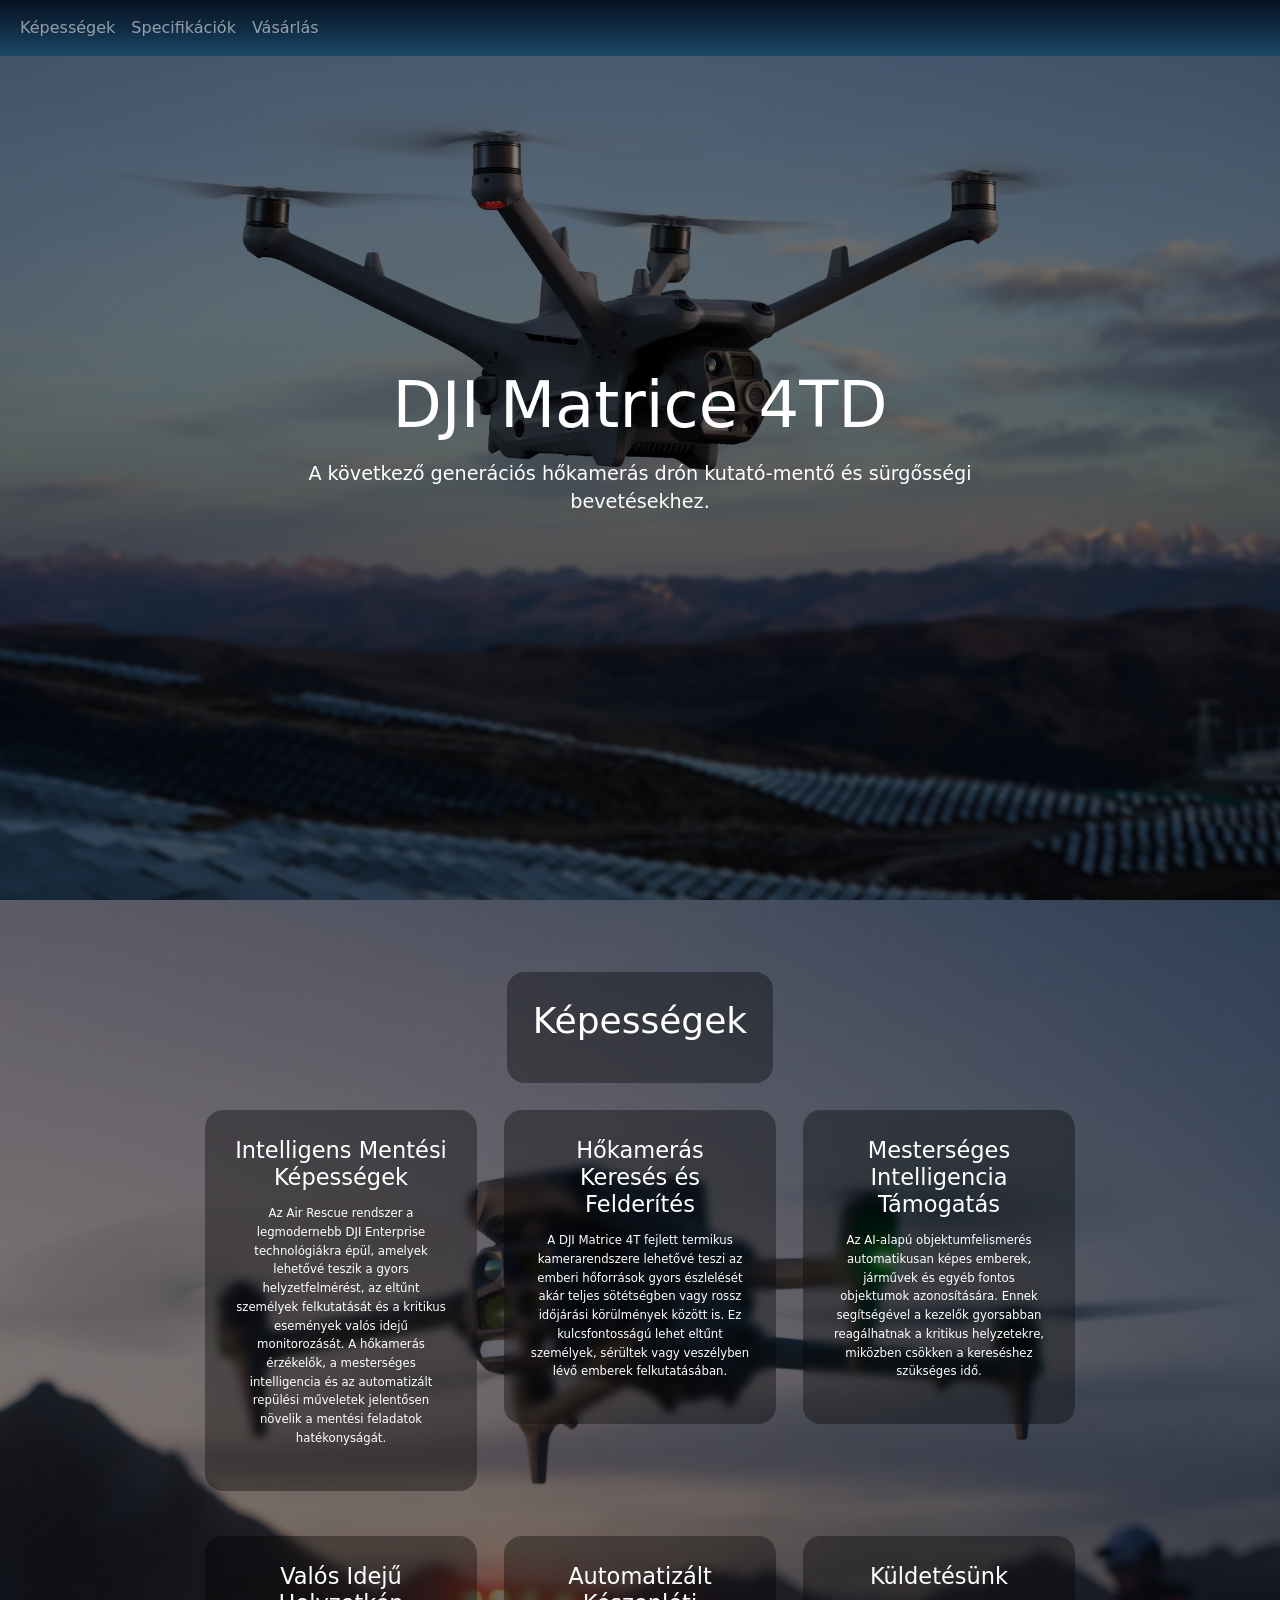
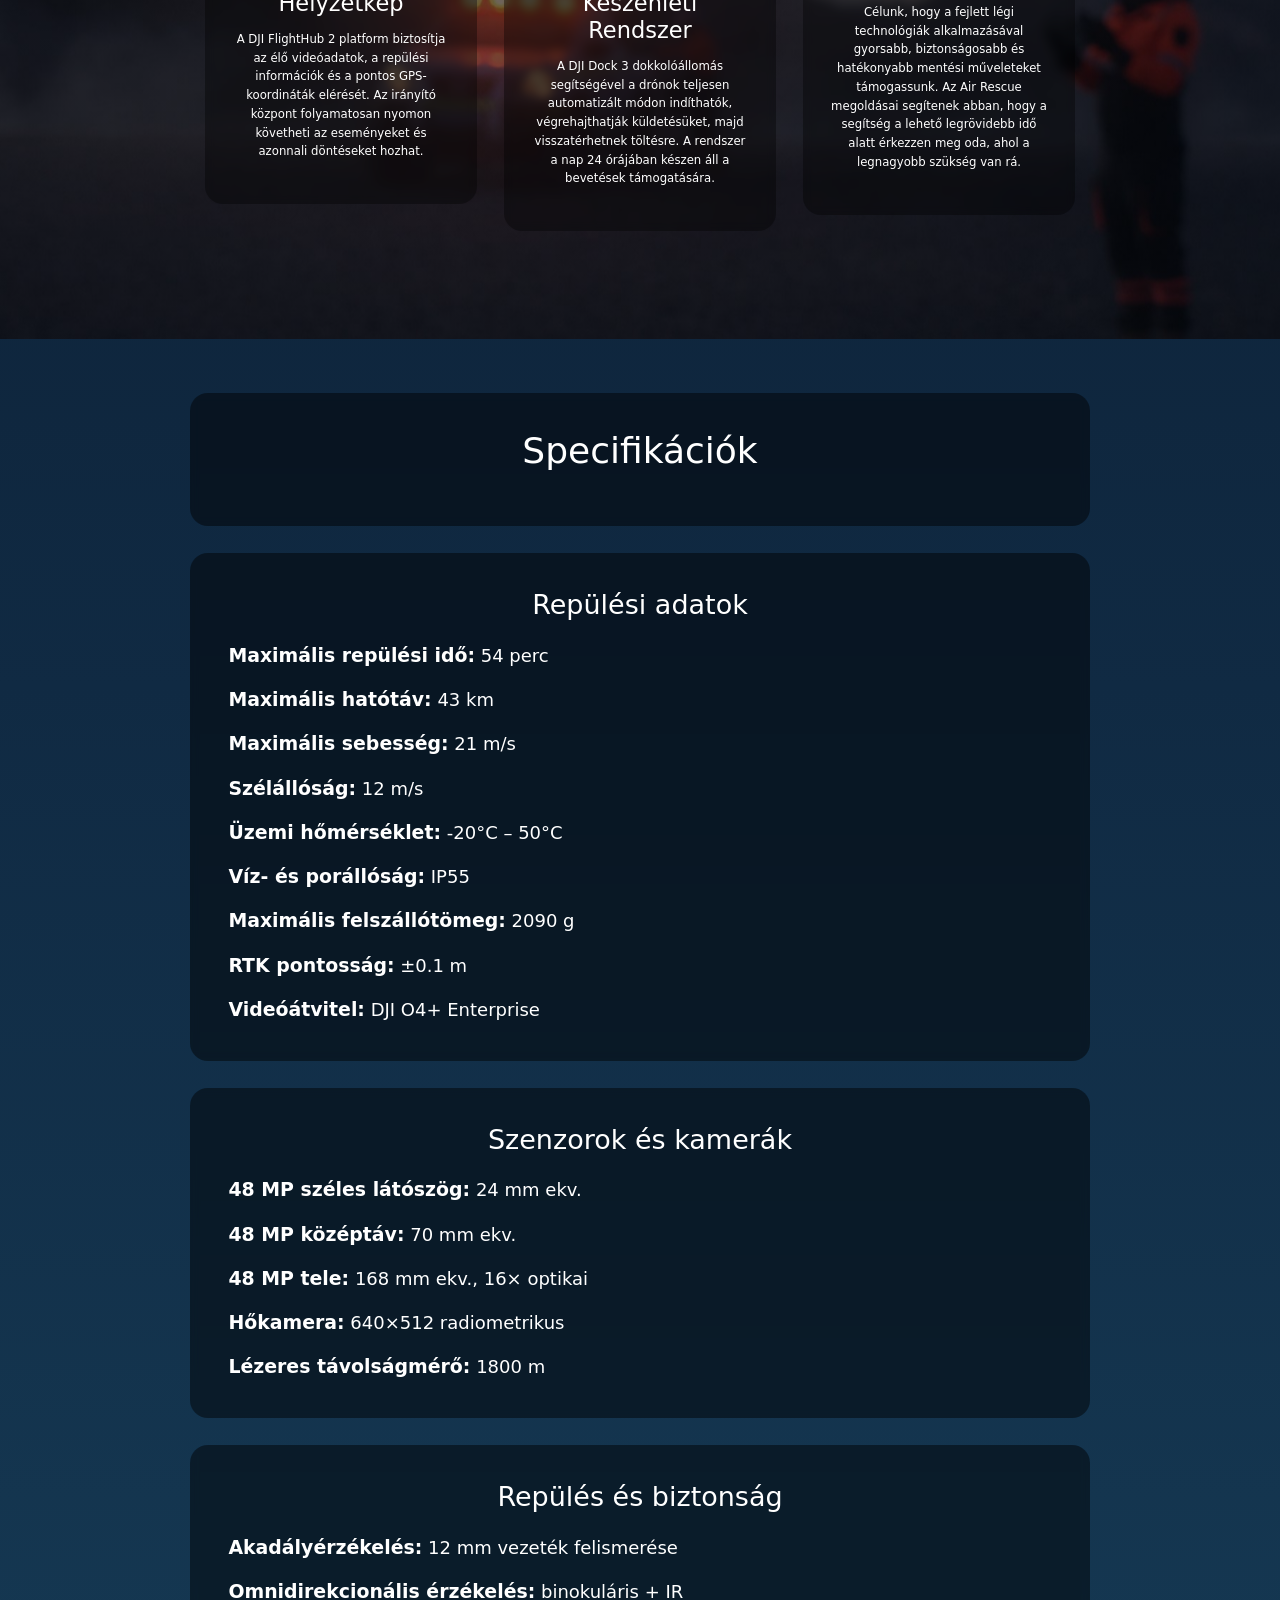
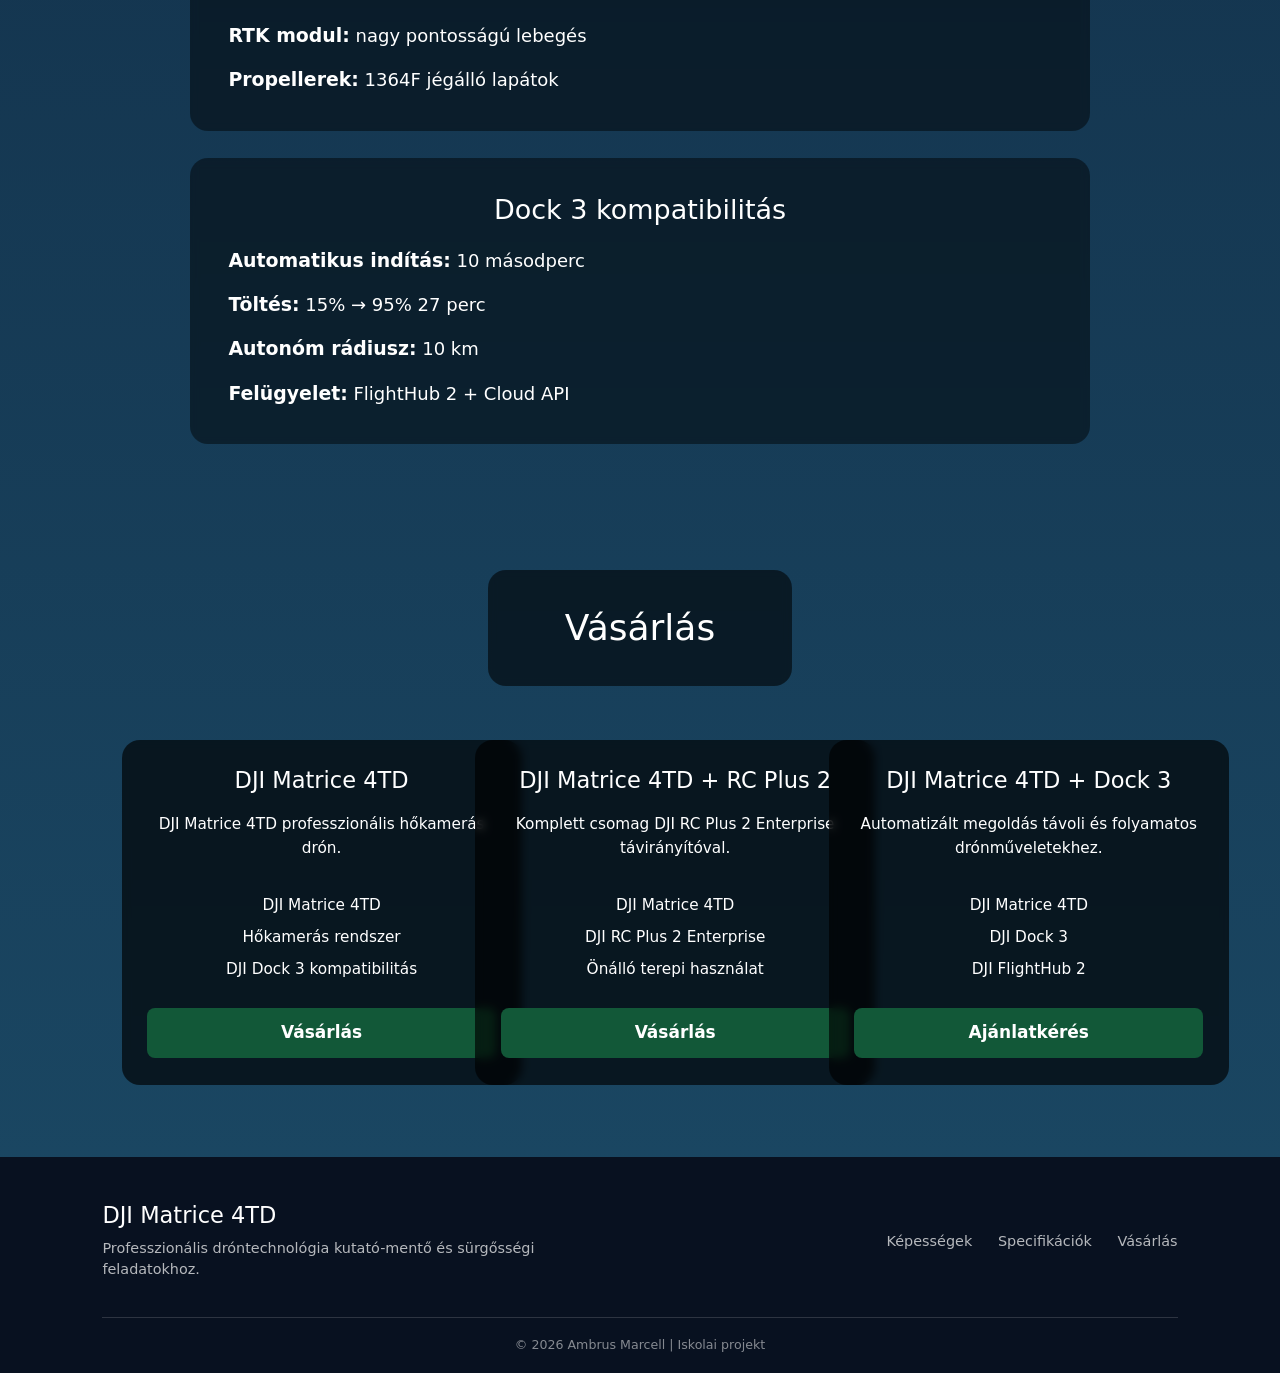
==== index.html @ d84b612e "a" ====
<!DOCTYPE html>
<html lang="en">
<head>
    <meta charset="UTF-8">
    <meta name="viewport" content="width=device-width, initial-scale=1.0">
      <meta http-equiv="refresh" content="0; url=DJI-Mat-4.html">
    <title>Document</title>
</head>
<body>
    
</body>
</html>
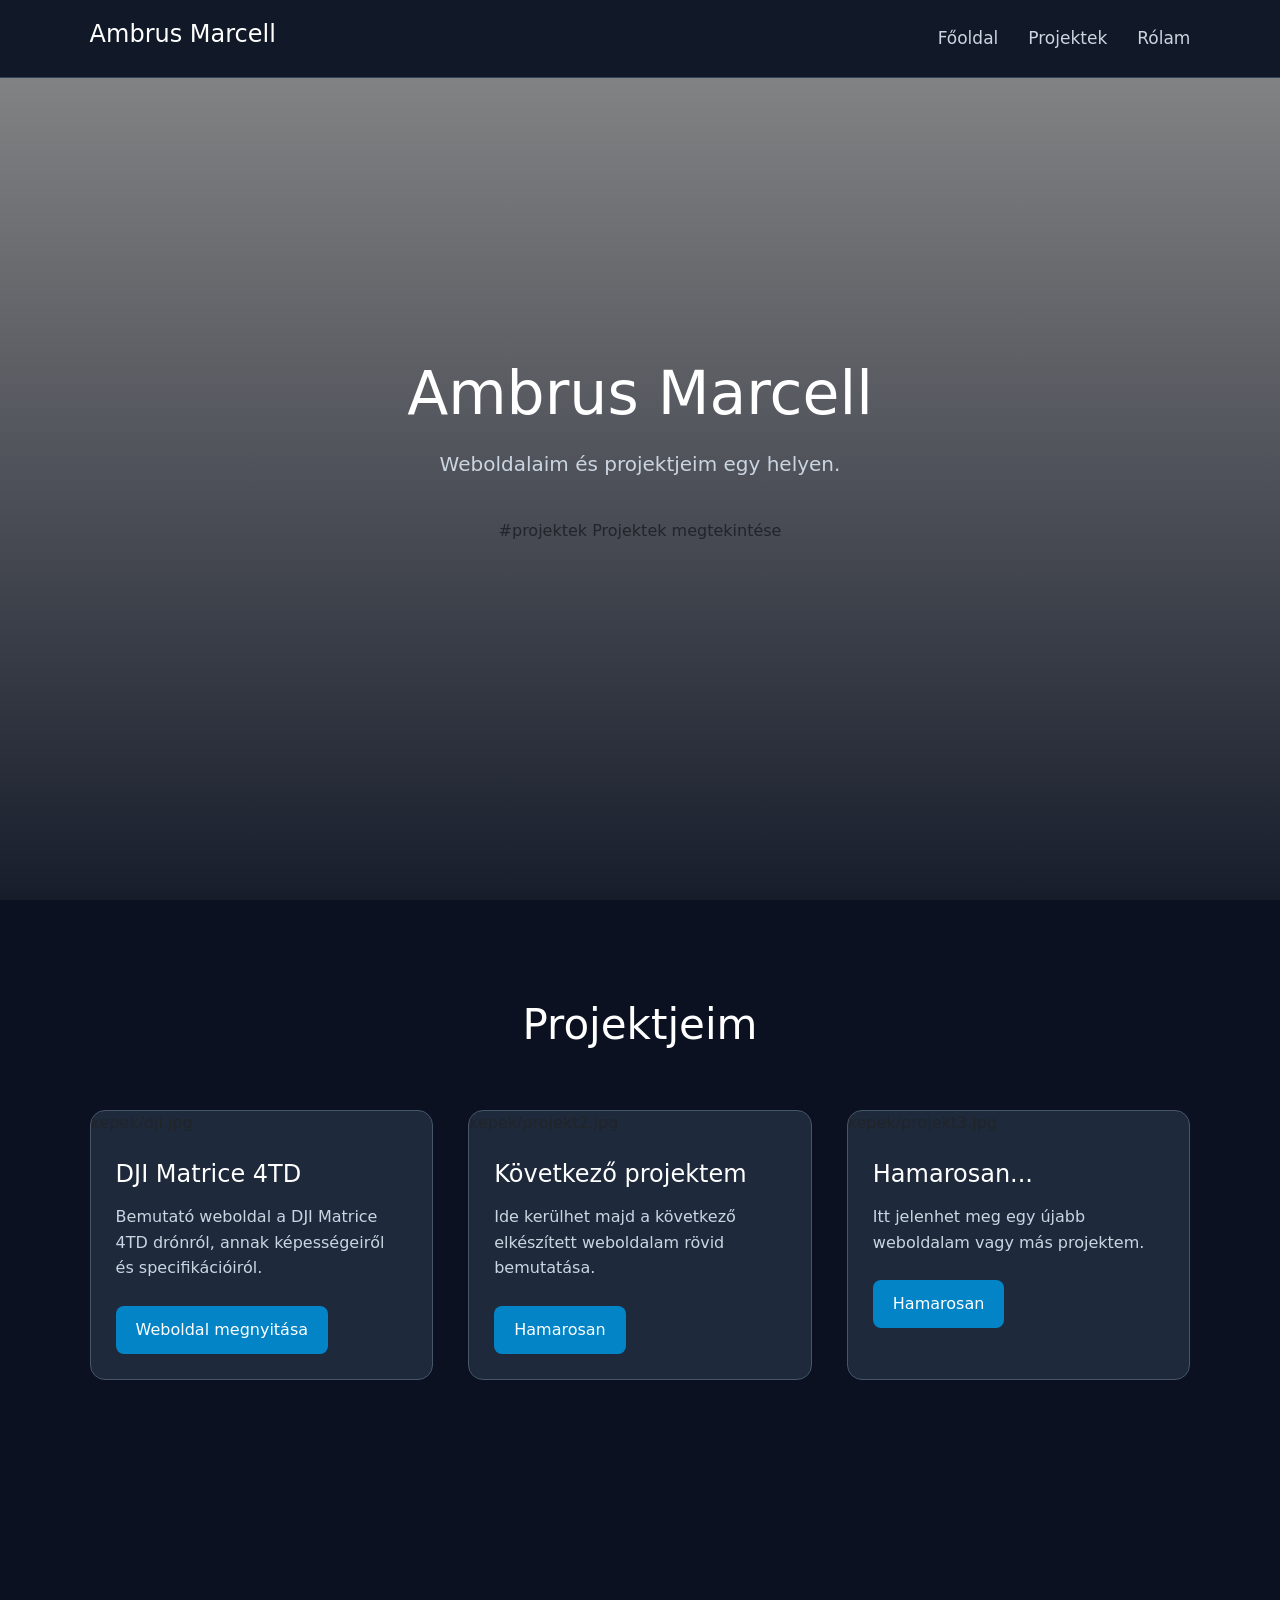
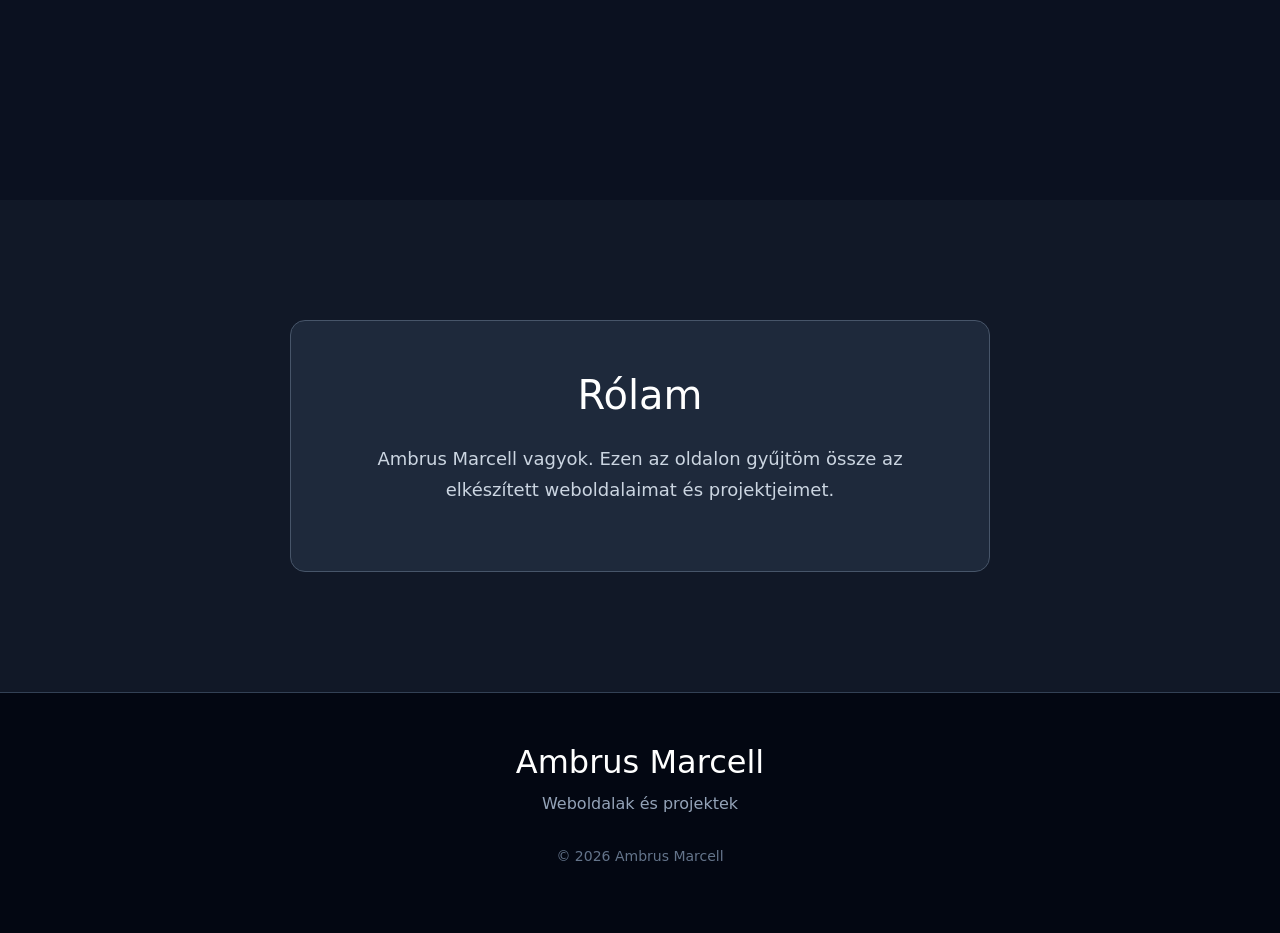
==== commit 43b7aed4: "Főoldal index" ====
--- a/index.html
+++ b/index.html
@@ -1,12 +1,160 @@
 <!DOCTYPE html>
-<html lang="en">
+<html lang="hu">
+
 <head>
     <meta charset="UTF-8">
     <meta name="viewport" content="width=device-width, initial-scale=1.0">
-      <meta http-equiv="refresh" content="0; url=DJI-Mat-4.html">
-    <title>Document</title>
+    <!--<meta http-equiv="refresh" content="0; url=DJI-Mat-4.html">-->
+    <title>Ambrus Marcell</title>
+
+    <link rel="stylesheet" href="CSS-index.css">
+    <link href="https://cdn.jsdelivr.net/npm/bootstrap@5.3.8/dist/css/bootstrap.min.css" rel="stylesheet"
+        integrity="sha384-sRIl4kxILFvY47J16cr9ZwB07vP4J8+LH7qKQnuqkuIAvNWLzeN8tE5YBujZqJLB" crossorigin="anonymous">
 </head>
+
 <body>
-    
+
+    <header>
+        <nav>
+            <h2>Ambrus Marcell</h2>
+
+            <div class="nav-links">
+                <a href="#fooldal">Főoldal</a>
+                <a href="#projektek">Projektek</a>
+                <a href="#rolam">Rólam</a>
+            </div>
+        </nav>
+    </header>
+
+
+    <main>
+
+        <!-- FŐOLDAL -->
+        <section id="fooldal">
+
+            <div class="hero">
+                <h1>Ambrus Marcell</h1>
+
+                <p>
+                    Weboldalaim és projektjeim egy helyen.
+                </p>
+
+                #projektek
+                Projektek megtekintése
+                </a>
+            </div>
+
+        </section>
+
+
+        <!-- PROJEKTEK -->
+        <section id="projektek">
+
+            <h1>Projektjeim</h1>
+
+            <div class="projekt-container">
+
+
+                <!-- DJI PROJEKT -->
+                <div class="projekt">
+
+                    kepek/dji.jpg
+
+                    <div class="projekt-szoveg">
+
+                        <h2>DJI Matrice 4TD</h2>
+
+                        <p>
+                            Bemutató weboldal a DJI Matrice 4TD drónról,
+                            annak képességeiről és specifikációiról.
+                        </p>
+                        <a href="DJI-Mat-4.html">Weboldal megnyitása</a>
+
+
+                    </div>
+
+                </div>
+
+
+                <!-- KÖVETKEZŐ PROJEKT -->
+                <div class="projekt">
+
+                    kepek/projekt2.jpg
+
+                    <div class="projekt-szoveg">
+
+                        <h2>Következő projektem</h2>
+
+                        <p>
+                            Ide kerülhet majd a következő elkészített
+                            weboldalam rövid bemutatása.
+                        </p>
+
+                        <a href="#">Hamarosan</a>
+                        </a>
+
+                    </div>
+
+                </div>
+
+
+                <!-- KÖVETKEZŐ PROJEKT -->
+                <div class="projekt">
+
+                    kepek/projekt3.jpg
+
+                    <div class="projekt-szoveg">
+
+                        <h2>Hamarosan...</h2>
+
+                        <p>
+                            Itt jelenhet meg egy újabb weboldalam
+                            vagy más projektem.
+                        </p>
+
+                        <a href="#">Hamarosan</a>
+                        </a>
+
+                    </div>
+
+                </div>
+
+            </div>
+
+        </section>
+
+
+        <!-- RÓLAM -->
+        <section id="rolam">
+
+            <div class="rolam-doboz">
+
+                <h1>Rólam</h1>
+
+                <p>
+                    Ambrus Marcell vagyok. Ezen az oldalon gyűjtöm össze
+                    az elkészített weboldalaimat és projektjeimet.
+                </p>
+
+            </div>
+
+        </section>
+
+    </main>
+
+
+    <footer>
+
+        <h2>Ambrus Marcell</h2>
+
+        <p>Weboldalak és projektek</p>
+
+        <p class="copyright">
+            © 2026 Ambrus Marcell
+        </p>
+
+    </footer>
+
 </body>
+
 </html>
--- a/CSS-index.css
+++ b/CSS-index.css
@@ -0,0 +1,311 @@
+* {
+    margin: 0;
+    padding: 0;
+    box-sizing: border-box;
+    scroll-behavior: smooth;
+}
+
+body {
+    background-color: #0b1120;
+    color: white;
+    font-family: Arial, sans-serif;
+}
+
+
+/* NAVBAR */
+
+nav {
+    width: 100%;
+    padding: 20px 7%;
+
+    display: flex;
+    justify-content: space-between;
+    align-items: center;
+
+    position: fixed;
+    top: 0;
+    z-index: 1000;
+
+    background-color: #111827;
+
+    border-bottom: 1px solid #334155;
+}
+
+nav h2 {
+    color: white;
+    font-size: 24px;
+}
+
+.nav-links {
+    display: flex;
+    gap: 30px;
+}
+
+.nav-links a {
+    color: #cbd5e1;
+    text-decoration: none;
+    font-size: 17px;
+
+    transition: 0.3s;
+}
+
+.nav-links a:hover {
+    color: #38bdf8;
+}
+
+
+/* FŐOLDAL */
+
+#fooldal {
+    height: 100vh;
+
+    display: flex;
+    justify-content: center;
+    align-items: center;
+
+    text-align: center;
+
+    background:
+        linear-gradient(
+            rgba(0, 0, 0, 0.45),
+            rgba(11, 17, 32, 0.95)
+        ),
+        url("kepek/hatter.jpg");
+
+    background-size: cover;
+    background-position: center;
+    background-repeat: no-repeat;
+}
+
+.hero {
+    padding: 40px;
+}
+
+.hero h1 {
+    font-size: 60px;
+    color: white;
+
+    margin-bottom: 20px;
+}
+
+.hero p {
+    font-size: 20px;
+    color: #cbd5e1;
+
+    margin-bottom: 40px;
+}
+
+
+/* FŐOLDAL GOMB */
+
+.gomb {
+    display: inline-block;
+
+    background-color: #0284c7;
+    color: white;
+
+    padding: 15px 30px;
+
+    border-radius: 10px;
+
+    text-decoration: none;
+    font-weight: bold;
+
+    transition: 0.3s;
+}
+
+.gomb:hover {
+    background-color: #0ea5e9;
+
+    transform: translateY(-3px);
+
+    box-shadow: 0 8px 20px rgba(14, 165, 233, 0.3);
+}
+
+
+/* PROJEKTEK */
+
+#projektek {
+    min-height: 100vh;
+
+    padding: 100px 7%;
+
+    background-color: #0b1120;
+}
+
+#projektek > h1 {
+    text-align: center;
+
+    font-size: 42px;
+
+    color: white;
+
+    margin-bottom: 60px;
+}
+
+
+/* PROJEKTEK ELRENDEZÉSE */
+
+.projekt-container {
+    width: 100%;
+
+    display: flex;
+    justify-content: center;
+    align-items: stretch;
+
+    gap: 35px;
+}
+
+
+/* PROJEKT KÁRTYA */
+
+.projekt {
+    width: 350px;
+
+    background-color: #1e293b;
+
+    border: 1px solid #475569;
+    border-radius: 15px;
+
+    overflow: hidden;
+
+    transition: 0.3s;
+}
+
+.projekt:hover {
+    transform: translateY(-8px);
+
+    border-color: #38bdf8;
+
+    box-shadow: 0 15px 30px rgba(0, 0, 0, 0.5);
+}
+
+
+/* PROJEKT KÉPE */
+
+.projekt img {
+    width: 100%;
+    height: 220px;
+
+    object-fit: cover;
+}
+
+
+/* PROJEKT SZÖVEGE */
+
+.projekt-szoveg {
+    padding: 25px;
+}
+
+.projekt-szoveg h2 {
+    color: white;
+
+    font-size: 24px;
+
+    margin-bottom: 15px;
+}
+
+.projekt-szoveg p {
+    color: #cbd5e1;
+
+    font-size: 16px;
+    line-height: 1.6;
+
+    margin-bottom: 25px;
+}
+
+
+/* PROJEKT GOMB */
+
+.projekt-szoveg a {
+    display: inline-block;
+
+    background-color: #0284c7;
+    color: white;
+
+    padding: 12px 20px;
+
+    border-radius: 8px;
+
+    text-decoration: none;
+
+    transition: 0.3s;
+}
+
+.projekt-szoveg a:hover {
+    background-color: #0ea5e9;
+
+    transform: translateY(-2px);
+}
+
+
+/* RÓLAM */
+
+#rolam {
+    padding: 120px 7%;
+
+    display: flex;
+    justify-content: center;
+
+    background-color: #111827;
+}
+
+.rolam-doboz {
+    width: 700px;
+
+    background-color: #1e293b;
+
+    padding: 50px;
+
+    border: 1px solid #475569;
+    border-radius: 15px;
+
+    text-align: center;
+}
+
+.rolam-doboz h1 {
+    color: white;
+
+    font-size: 40px;
+
+    margin-bottom: 25px;
+}
+
+.rolam-doboz p {
+    color: #cbd5e1;
+
+    font-size: 18px;
+
+    line-height: 1.7;
+}
+
+
+/* FOOTER */
+
+footer {
+    background-color: #030712;
+
+    padding: 50px;
+
+    text-align: center;
+
+    border-top: 1px solid #334155;
+}
+
+footer h2 {
+    color: white;
+
+    margin-bottom: 10px;
+}
+
+footer p {
+    color: #94a3b8;
+}
+
+.copyright {
+    margin-top: 30px;
+
+    color: #64748b;
+
+    font-size: 14px;
+}
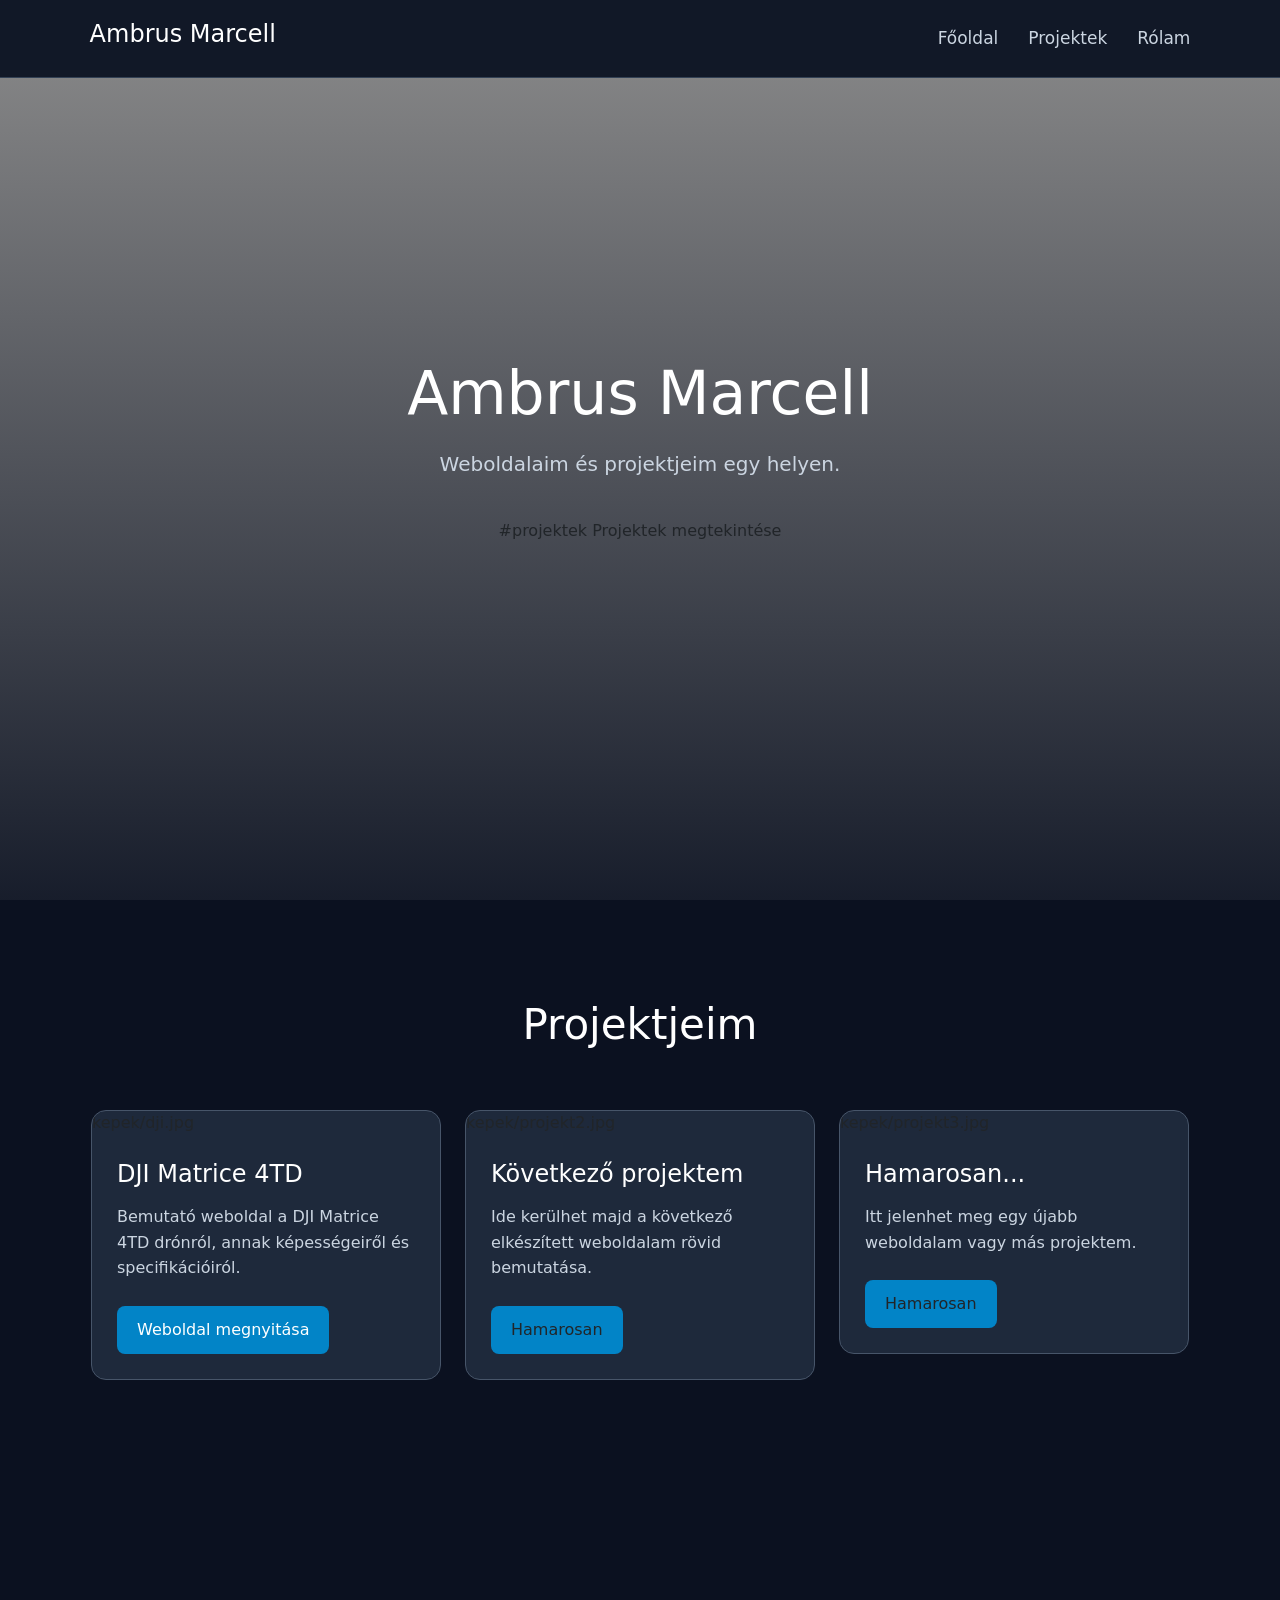
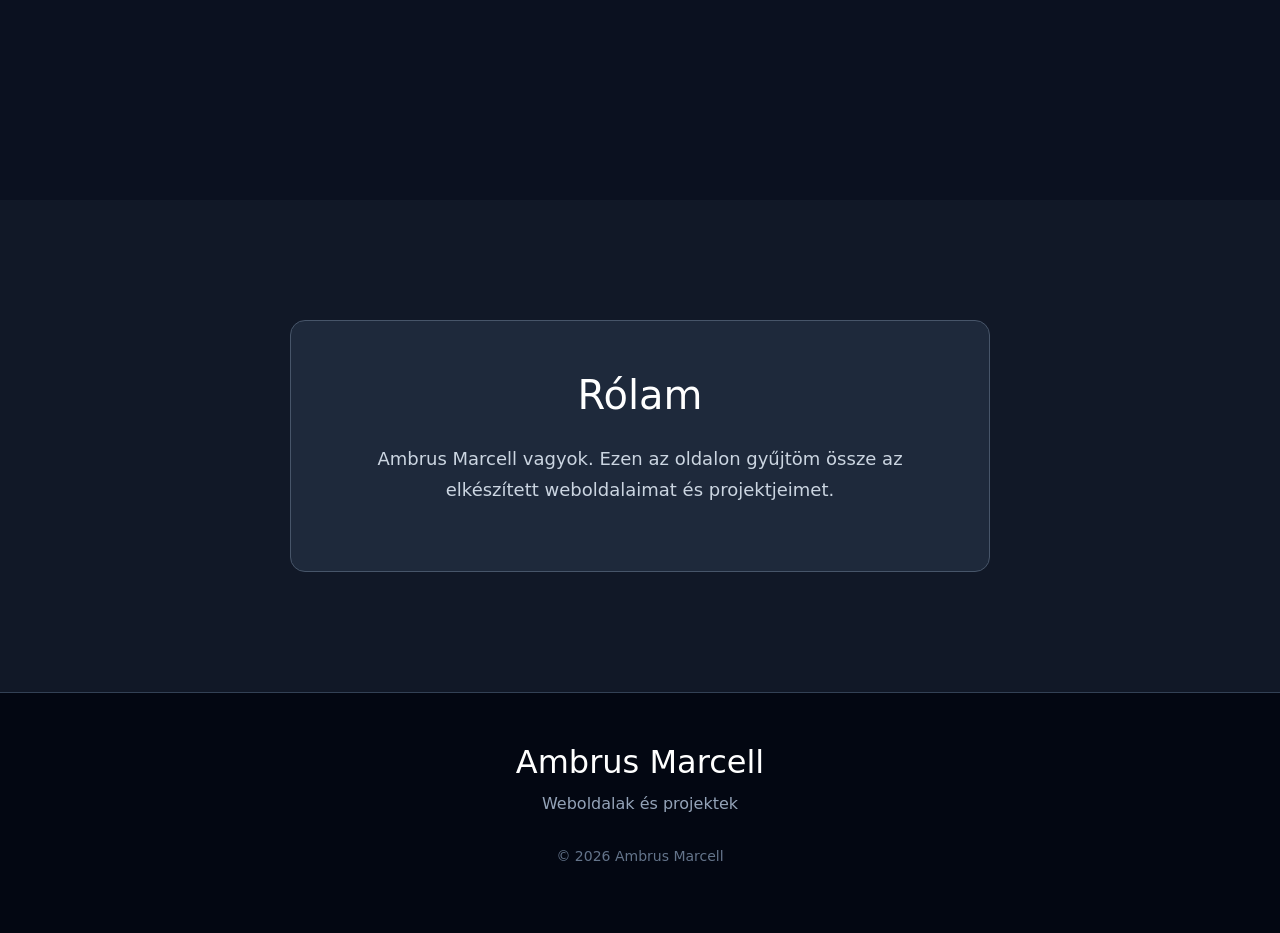
==== commit 8480f8f3: "index.html++" ====
--- a/index.html
+++ b/index.html
@@ -54,69 +54,77 @@
 
             <div class="projekt-container">
 
+                <div class="row row-cols-1 row-cols-md-2 row-cols-lg-3">
+                    <div class="col">
 
-                <!-- DJI PROJEKT -->
-                <div class="projekt">
+                        <!-- DJI PROJEKT -->
+                        <div class="projekt">
 
-                    kepek/dji.jpg
+                            kepek/dji.jpg
 
-                    <div class="projekt-szoveg">
+                            <div class="projekt-szoveg">
 
-                        <h2>DJI Matrice 4TD</h2>
+                                <h2>DJI Matrice 4TD</h2>
 
-                        <p>
-                            Bemutató weboldal a DJI Matrice 4TD drónról,
-                            annak képességeiről és specifikációiról.
-                        </p>
-                        <a href="DJI-Mat-4.html">Weboldal megnyitása</a>
+                                <p>
+                                    Bemutató weboldal a DJI Matrice 4TD drónról,
+                                    annak képességeiről és specifikációiról.
+                                </p>
+                                <a href="DJI-Mat-4.html">Weboldal megnyitása</a>
 
 
+                            </div>
+
+                        </div>
                     </div>
 
-                </div>
+                    <div class="col">
 
+                        <!-- KÖVETKEZŐ PROJEKT -->
+                        <div class="projekt">
 
-                <!-- KÖVETKEZŐ PROJEKT -->
-                <div class="projekt">
+                            kepek/projekt2.jpg
 
-                    kepek/projekt2.jpg
+                            <div class="projekt-szoveg">
 
-                    <div class="projekt-szoveg">
+                                <h2>Következő projektem</h2>
 
-                        <h2>Következő projektem</h2>
+                                <p>
+                                    Ide kerülhet majd a következő elkészített
+                                    weboldalam rövid bemutatása.
+                                </p>
 
-                        <p>
-                            Ide kerülhet majd a következő elkészített
-                            weboldalam rövid bemutatása.
-                        </p>
+                                <a>Hamarosan</a>
+                               
 
-                        <a href="#">Hamarosan</a>
-                        </a>
+                            </div>
 
+                        </div>
                     </div>
 
-                </div>
+                    <div class="col">
 
+                        <!-- KÖVETKEZŐ PROJEKT -->
+                        <div class="projekt">
 
-                <!-- KÖVETKEZŐ PROJEKT -->
-                <div class="projekt">
+                            kepek/projekt3.jpg
 
-                    kepek/projekt3.jpg
+                            <div class="projekt-szoveg">
 
-                    <div class="projekt-szoveg">
+                                <h2>Hamarosan...</h2>
 
-                        <h2>Hamarosan...</h2>
+                                <p>
+                                    Itt jelenhet meg egy újabb weboldalam
+                                    vagy más projektem.
+                                </p>
 
-                        <p>
-                            Itt jelenhet meg egy újabb weboldalam
-                            vagy más projektem.
-                        </p>
+                                <a >Hamarosan</a>
+                               
 
-                        <a href="#">Hamarosan</a>
-                        </a>
+                            </div>
 
+                        </div>
                     </div>
-
                 </div>
 
             </div>
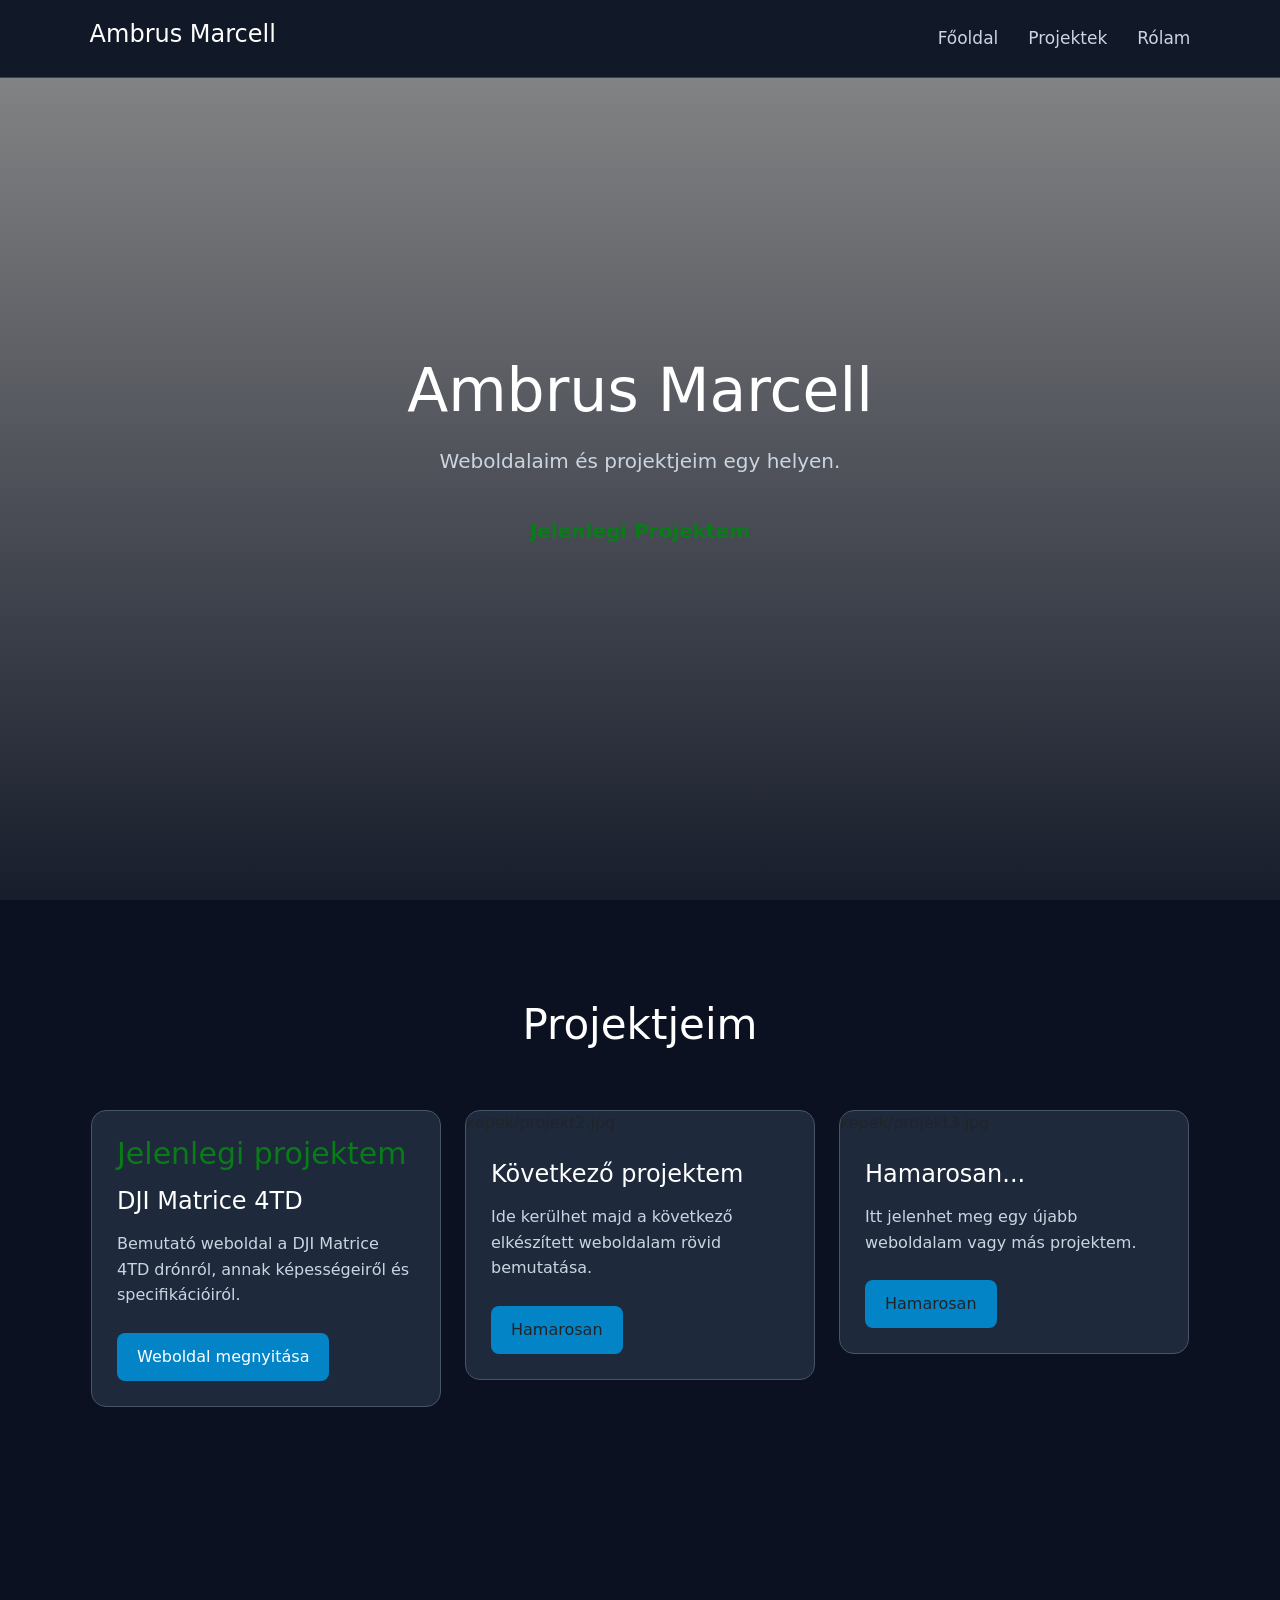
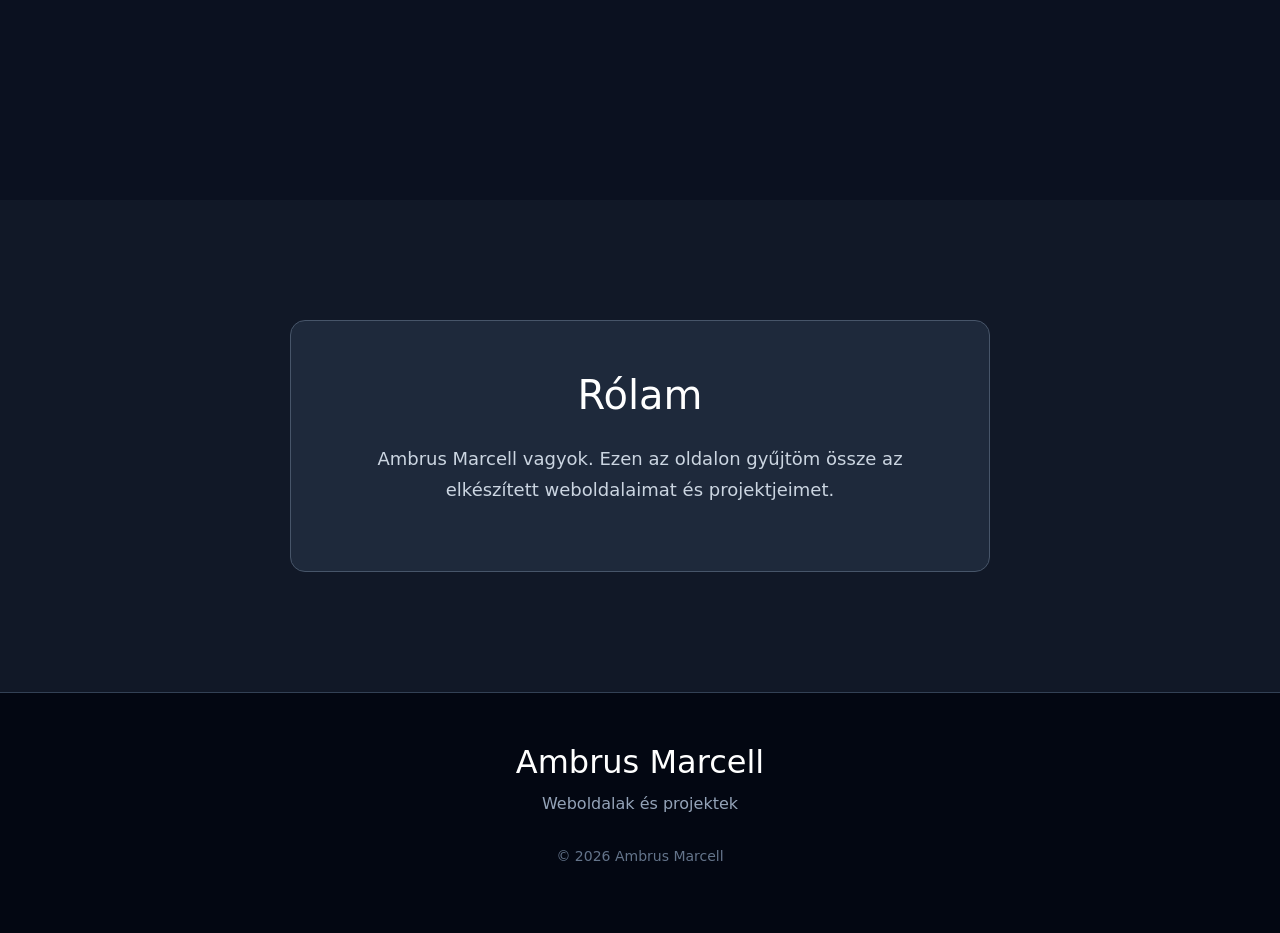
==== commit 03ca3853: "index.html# és css++  -orai munka" ====
--- a/index.html
+++ b/index.html
@@ -39,9 +39,7 @@
                     Weboldalaim és projektjeim egy helyen.
                 </p>
 
-                #projektek
-                Projektek megtekintése
-                </a>
+                <a href="DJI-Mat-4.html" id="jelenlegi-projekt"><strong>Jelenlegi Projektem</strong></a>
             </div>
 
         </section>
@@ -60,10 +58,8 @@
                         <!-- DJI PROJEKT -->
                         <div class="projekt">
 
-                            kepek/dji.jpg
-
                             <div class="projekt-szoveg">
-
+                                <h1>Jelenlegi projektem</h1>
                                 <h2>DJI Matrice 4TD</h2>
 
                                 <p>
@@ -95,7 +91,7 @@
                                 </p>
 
                                 <a>Hamarosan</a>
-                               
+
 
                             </div>
 
@@ -118,8 +114,8 @@
                                     vagy más projektem.
                                 </p>
 
-                                <a >Hamarosan</a>
-                               
+                                <a>Hamarosan</a>
+
 
                             </div>
 
--- a/CSS-index.css
+++ b/CSS-index.css
@@ -95,6 +95,11 @@
     margin-bottom: 40px;
 }
 
+#jelenlegi-projekt{
+    text-decoration: none;
+    color: rgb(7, 124, 23);
+    font-size: 20px;
+}
 
 /* FŐOLDAL GOMB */
 
@@ -197,6 +202,14 @@
     padding: 25px;
 }
 
+.projekt-szoveg h1 {
+    color: rgb(7, 124, 23);
+
+    font-size: 30px;
+
+    margin-bottom: 15px;
+}
+
 .projekt-szoveg h2 {
     color: white;
 
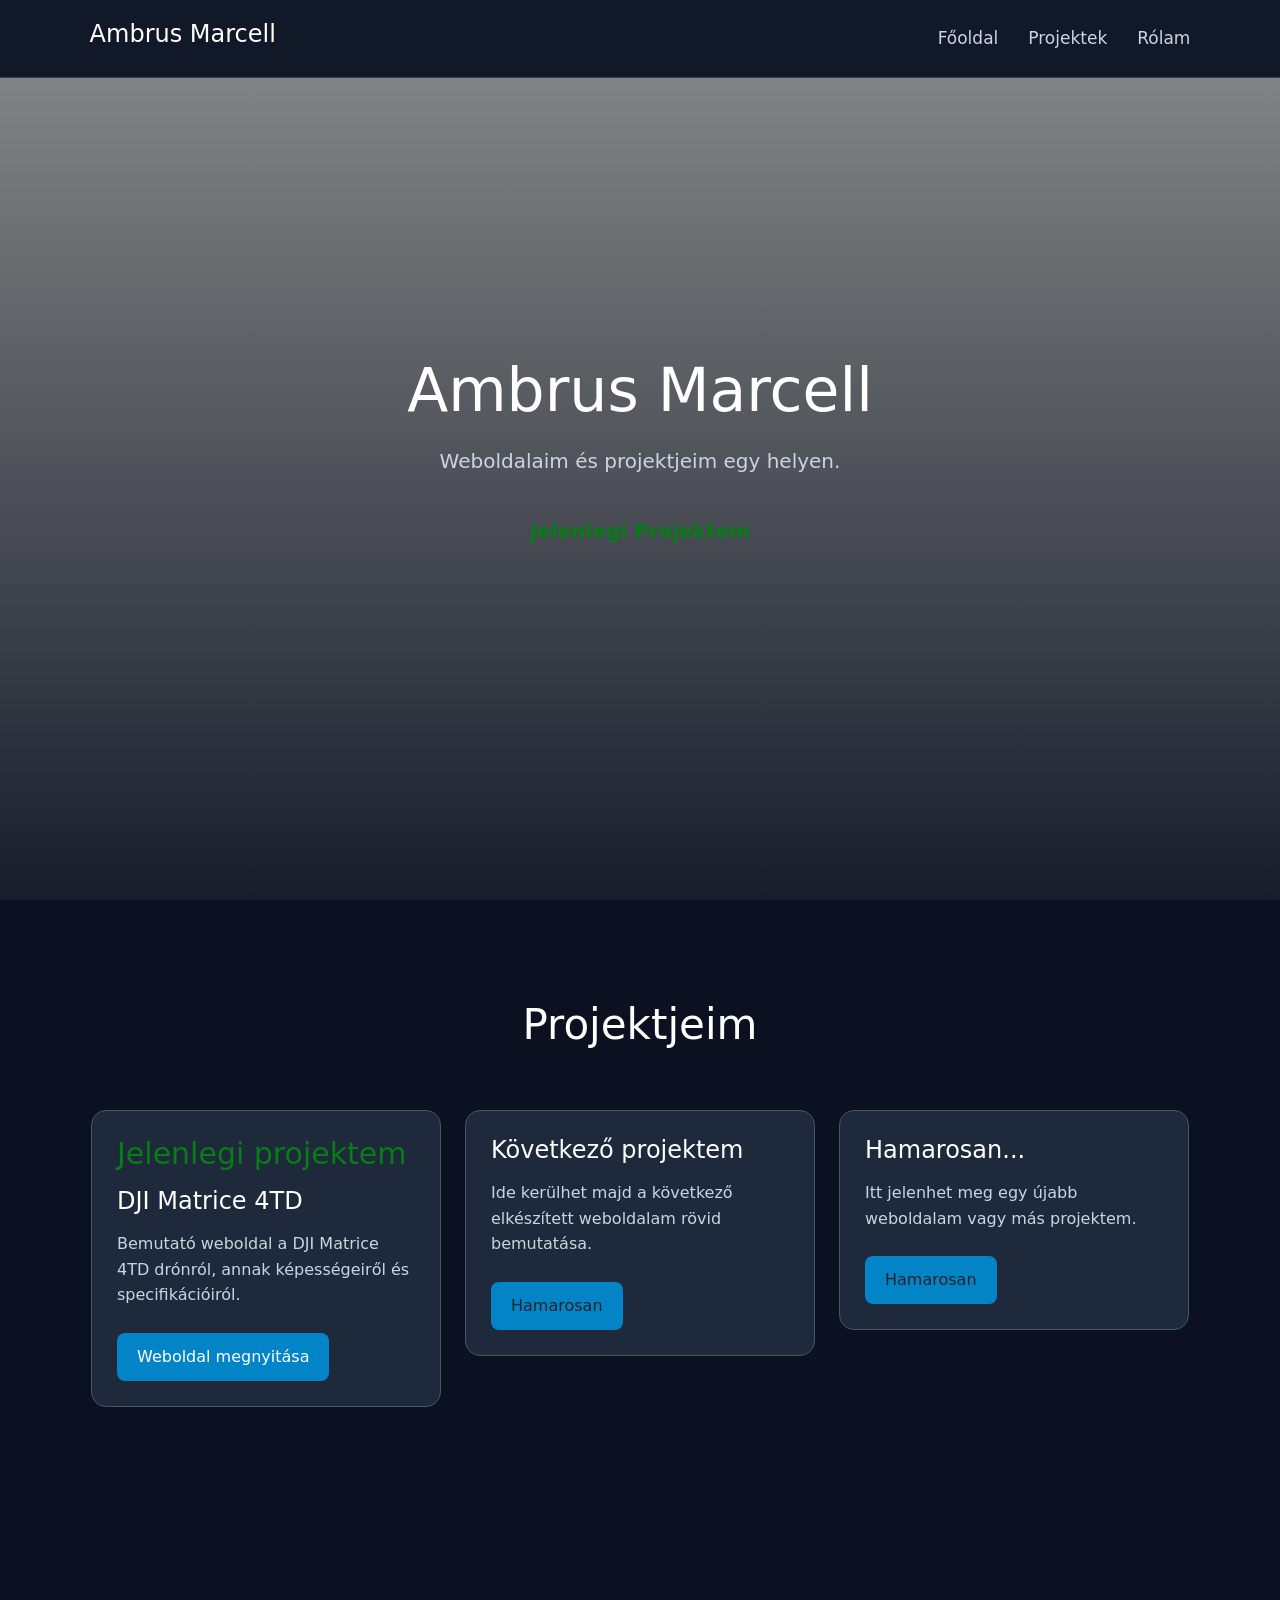
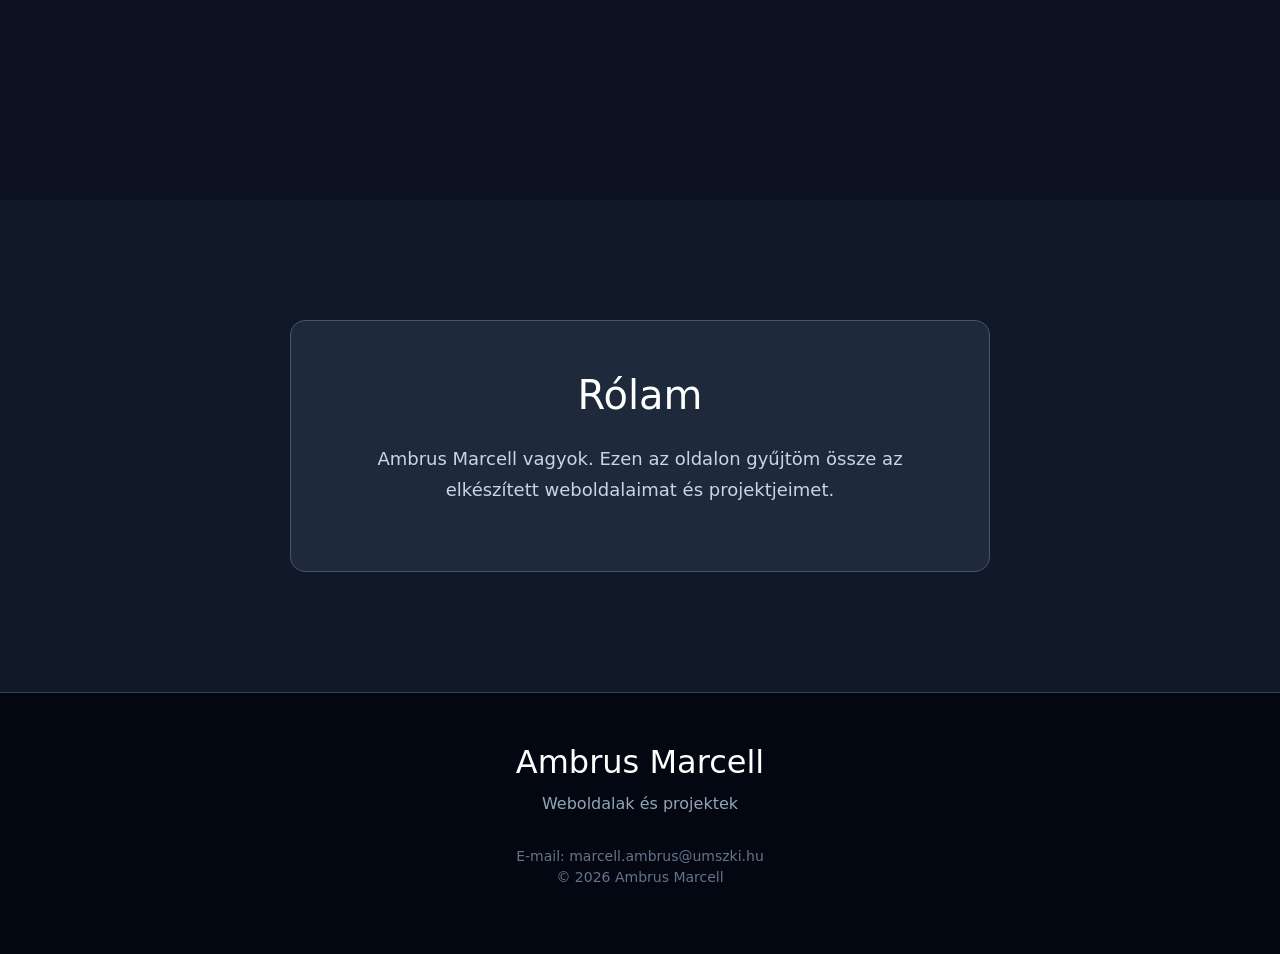
==== commit 2ee97d7e: "random.randint-órai munka" ====
--- a/index.html
+++ b/index.html
@@ -79,7 +79,7 @@
                         <!-- KÖVETKEZŐ PROJEKT -->
                         <div class="projekt">
 
-                            kepek/projekt2.jpg
+                          
 
                             <div class="projekt-szoveg">
 
@@ -103,7 +103,7 @@
                         <!-- KÖVETKEZŐ PROJEKT -->
                         <div class="projekt">
 
-                            kepek/projekt3.jpg
+                           
 
                             <div class="projekt-szoveg">
 
@@ -152,8 +152,9 @@
         <h2>Ambrus Marcell</h2>
 
         <p>Weboldalak és projektek</p>
-
+        
         <p class="copyright">
+            E-mail: marcell.ambrus@umszki.hu<br>
             © 2026 Ambrus Marcell
         </p>
 
